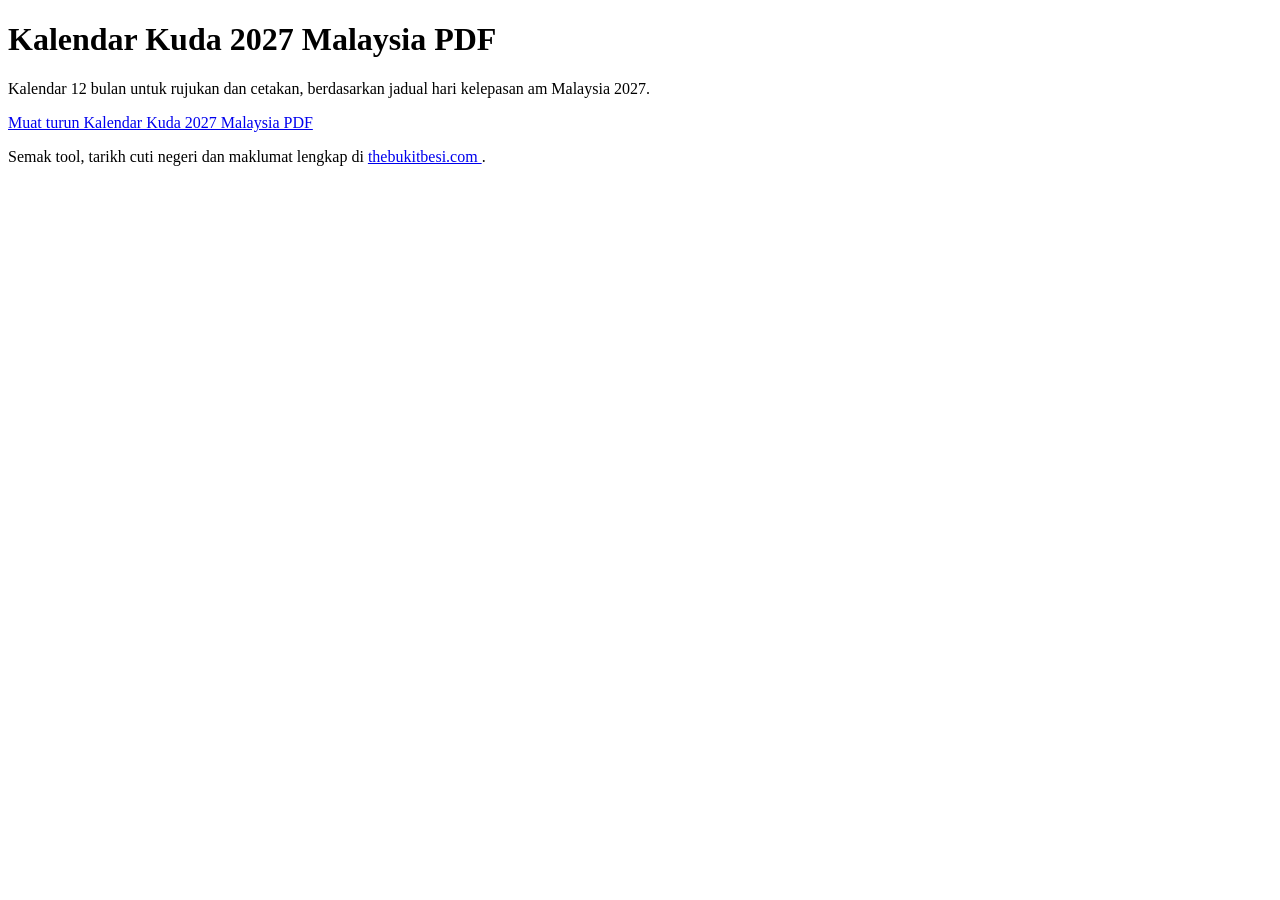
==== kalendar/index.html @ 45860e9e "Create index.html" ====
<!doctype html>
<html lang="ms">
<head>
  <meta charset="utf-8">
  <meta name="viewport" content="width=device-width,initial-scale=1">
  <title>Kalendar Kuda 2027 Malaysia PDF</title>
  <meta name="description" content="Muat turun Kalendar Kuda 2027 Malaysia PDF dengan tarikh cuti umum dan cuti negeri.">
  <link rel="canonical" href="https://assets.thebukitbesi.com/kalendar/">
</head>
<body>
  <main>
    <h1>Kalendar Kuda 2027 Malaysia PDF</h1>

    <p>
      Kalendar 12 bulan untuk rujukan dan cetakan, berdasarkan jadual hari
      kelepasan am Malaysia 2027.
    </p>

    <p>
      <a href="/kalendar/kalendar-kuda-2027-malaysia-cuti-umum.pdf">
        Muat turun Kalendar Kuda 2027 Malaysia PDF
      </a>
    </p>

    <p>
      Semak tool, tarikh cuti negeri dan maklumat lengkap di
      <a href="https://www.thebukitbesi.com/">
        thebukitbesi.com
      </a>.
    </p>
  </main>
</body>
</html>
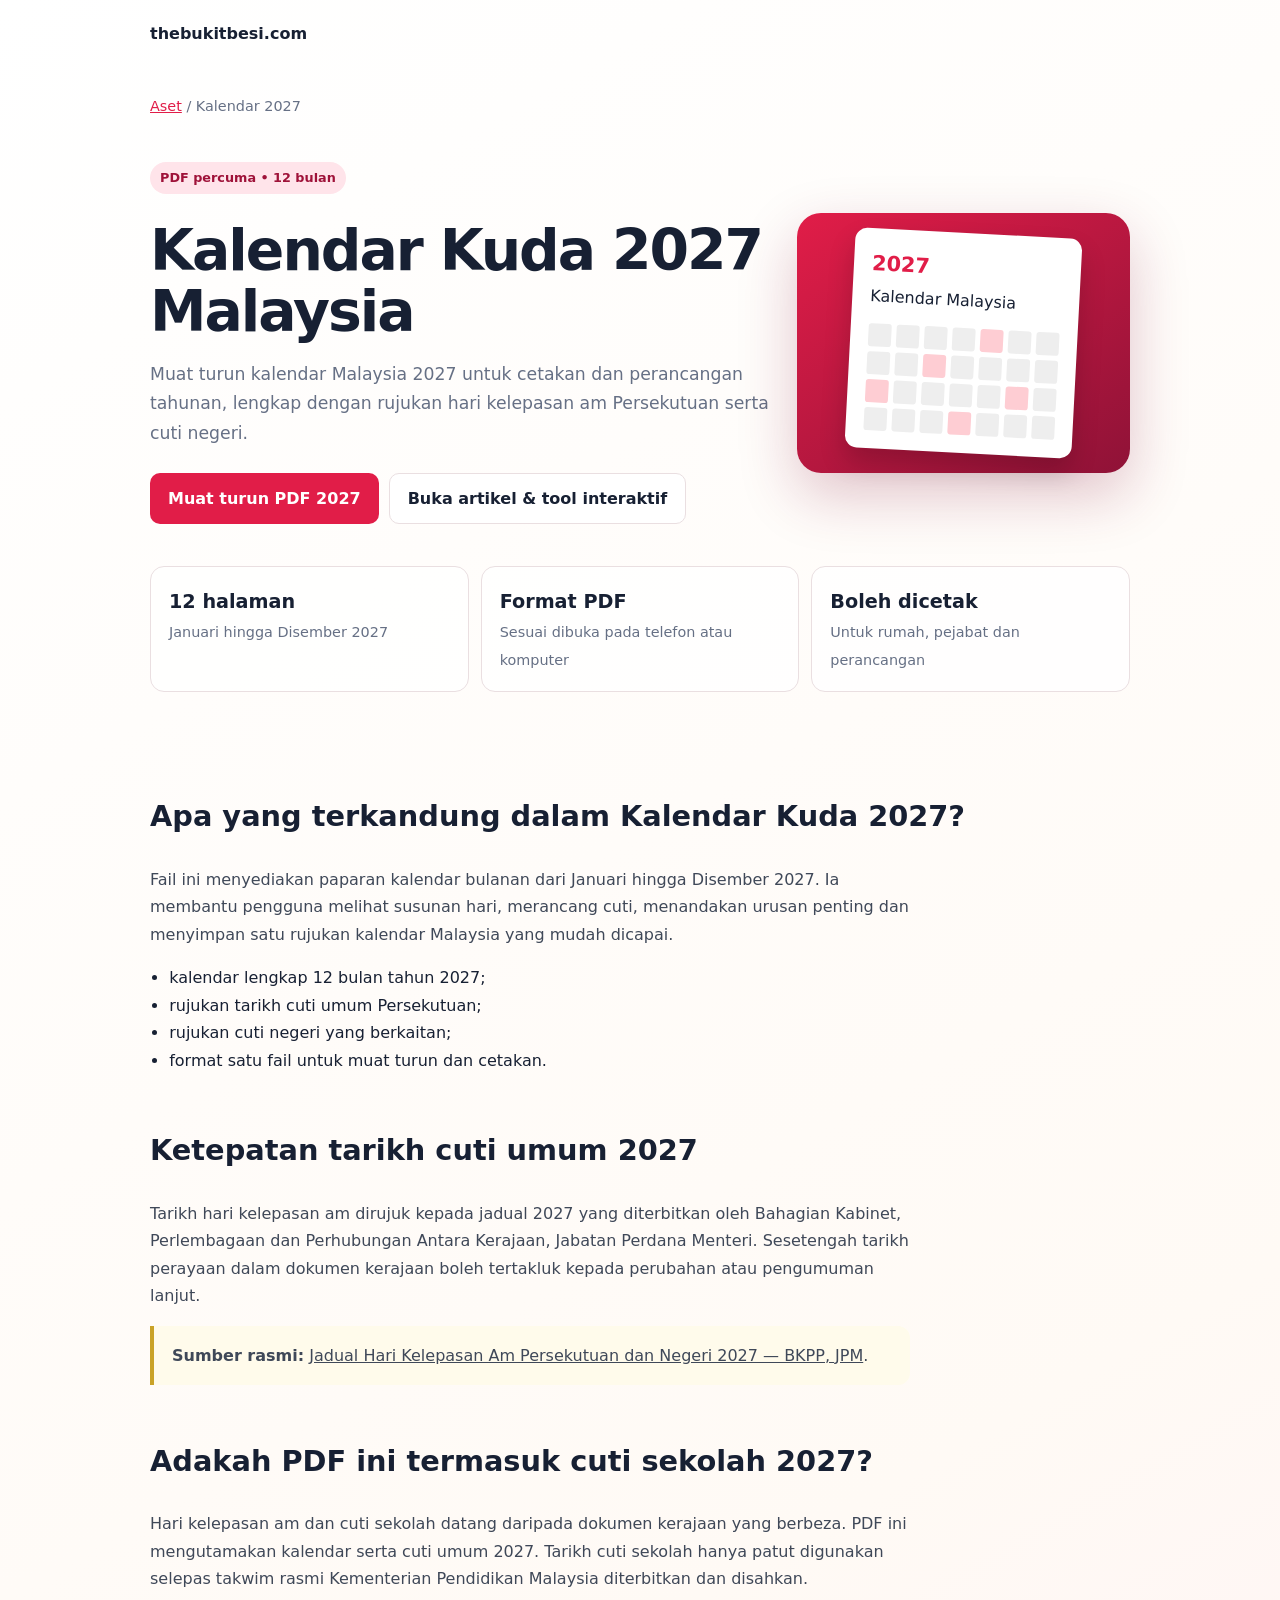
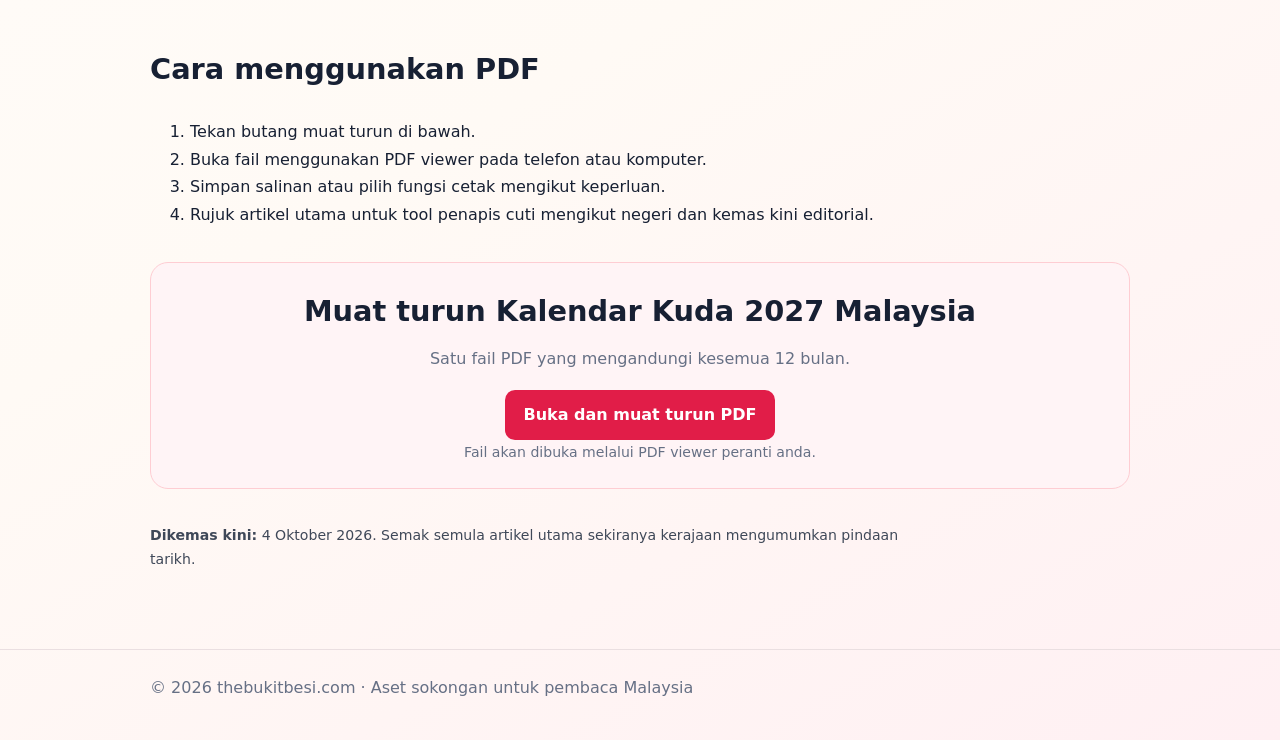
==== commit 1ecd3ba9: "Build premium Kalendar 2027 download landing page" ====
--- a/kalendar/index.html
+++ b/kalendar/index.html
@@ -3,31 +3,70 @@
 <head>
   <meta charset="utf-8">
   <meta name="viewport" content="width=device-width,initial-scale=1">
-  <title>Kalendar Kuda 2027 Malaysia PDF</title>
-  <meta name="description" content="Muat turun Kalendar Kuda 2027 Malaysia PDF dengan tarikh cuti umum dan cuti negeri.">
+  <title>Muat Turun Kalendar Kuda 2027 Malaysia PDF</title>
+  <meta name="description" content="Muat turun Kalendar Kuda 2027 Malaysia PDF 12 bulan dengan rujukan cuti umum Persekutuan dan negeri. Sesuai untuk cetakan dan perancangan cuti.">
   <link rel="canonical" href="https://assets.thebukitbesi.com/kalendar/">
+  <meta name="robots" content="index,follow,max-image-preview:large">
+  <meta name="theme-color" content="#e11d48">
+  <style>
+    :root{--red:#e11d48;--red2:#be123c;--dark:#172033;--muted:#667085;--ivory:#fffaf5;--line:#eadfe1;--white:#fff;--gold:#c9a227}
+    *{box-sizing:border-box}body{margin:0;color:var(--dark);background:linear-gradient(150deg,#fff 0%,var(--ivory) 65%,#fff0f3 100%);font:16px/1.72 system-ui,-apple-system,BlinkMacSystemFont,"Segoe UI",sans-serif}a{color:inherit}.wrap{width:min(980px,calc(100% - 32px));margin:auto}.head{padding:20px 0}.brand{font-weight:900;text-decoration:none}.crumb{margin:26px 0 16px;color:var(--muted);font-size:.9rem}.crumb a{color:var(--red)}.hero{display:grid;grid-template-columns:minmax(0,1.3fr) minmax(240px,.7fr);gap:28px;align-items:center;padding:28px 0 42px}.badge{display:inline-block;padding:5px 10px;border-radius:999px;background:#ffe4ea;color:#9f1239;font-size:.8rem;font-weight:900}.hero h1{margin:.45em 0 .3em;font-size:clamp(2rem,5vw,3.55rem);line-height:1.08;letter-spacing:-.035em}.lead{color:var(--muted);font-size:1.08rem}.actions{display:flex;flex-wrap:wrap;gap:10px;margin-top:24px}.btn{display:inline-flex;align-items:center;justify-content:center;min-height:48px;padding:11px 18px;border-radius:10px;background:var(--red);color:#fff;text-decoration:none;font-weight:850}.btn:hover{background:var(--red2)}.btn-alt{background:#fff;color:var(--dark);border:1px solid var(--line)}.btn:focus-visible,a:focus-visible{outline:3px solid rgba(225,29,72,.3);outline-offset:3px}.visual{display:grid;place-items:center;min-height:260px;border-radius:24px;background:linear-gradient(145deg,var(--red),#8f1237);box-shadow:0 22px 58px rgba(130,18,55,.24);color:#fff}.sheet{width:68%;padding:18px;border-radius:12px;background:#fff;color:var(--dark);box-shadow:0 14px 26px rgba(0,0,0,.18);transform:rotate(3deg)}.sheet strong{display:block;color:var(--red);font-size:1.3rem}.grid-dots{display:grid;grid-template-columns:repeat(7,1fr);gap:5px;margin-top:14px}.grid-dots i{aspect-ratio:1;border-radius:3px;background:#eee}.grid-dots i:nth-child(5n){background:#fecdd3}.facts{display:grid;grid-template-columns:repeat(3,1fr);gap:12px;margin:0 0 42px}.fact{padding:18px;border:1px solid var(--line);border-radius:14px;background:rgba(255,255,255,.85)}.fact strong{display:block;font-size:1.2rem}.fact span{color:var(--muted);font-size:.9rem}.content{padding:6px 0 64px}.content h2{margin-top:1.8em;font-size:clamp(1.35rem,3vw,1.8rem)}.content p,.content li{max-width:760px}.content p{color:#3f4858}.check{padding-left:1.2rem}.source{padding:16px 18px;border-left:4px solid var(--gold);border-radius:0 12px 12px 0;background:#fffbeb}.download{margin:34px 0;padding:24px;border:1px solid #fecdd3;border-radius:18px;background:#fff4f6;text-align:center}.download h2{margin:0 0 8px}.download p{margin:0 auto 18px;color:var(--muted)}.small{color:var(--muted);font-size:.88rem}.footer{padding:24px 0 38px;border-top:1px solid var(--line);color:var(--muted)}
+    @media(max-width:720px){.hero{grid-template-columns:1fr}.visual{min-height:210px}.facts{grid-template-columns:1fr}.actions{display:grid}.btn{width:100%}}
+  </style>
 </head>
 <body>
-  <main>
-    <h1>Kalendar Kuda 2027 Malaysia PDF</h1>
-
-    <p>
-      Kalendar 12 bulan untuk rujukan dan cetakan, berdasarkan jadual hari
-      kelepasan am Malaysia 2027.
-    </p>
-
-    <p>
-      <a href="/kalendar/kalendar-kuda-2027-malaysia-cuti-umum.pdf">
-        Muat turun Kalendar Kuda 2027 Malaysia PDF
-      </a>
-    </p>
-
-    <p>
-      Semak tool, tarikh cuti negeri dan maklumat lengkap di
-      <a href="https://www.thebukitbesi.com/">
-        thebukitbesi.com
-      </a>.
-    </p>
+  <header class="head"><div class="wrap"><a class="brand" href="https://www.thebukitbesi.com/">thebukitbesi.com</a></div></header>
+  <main class="wrap">
+    <nav class="crumb" aria-label="Breadcrumb"><a href="/">Aset</a> / Kalendar 2027</nav>
+    <section class="hero">
+      <div>
+        <span class="badge">PDF percuma • 12 bulan</span>
+        <h1>Kalendar Kuda 2027 Malaysia</h1>
+        <p class="lead">Muat turun kalendar Malaysia 2027 untuk cetakan dan perancangan tahunan, lengkap dengan rujukan hari kelepasan am Persekutuan serta cuti negeri.</p>
+        <div class="actions">
+          <a class="btn" href="/kalendar/kalendar-kuda-2027-malaysia-cuti-umum.pdf">Muat turun PDF 2027</a>
+          <a class="btn btn-alt" href="https://www.thebukitbesi.com/">Buka artikel &amp; tool interaktif</a>
+        </div>
+      </div>
+      <div class="visual" aria-hidden="true">
+        <div class="sheet"><strong>2027</strong><span>Kalendar Malaysia</span><div class="grid-dots"><i></i><i></i><i></i><i></i><i></i><i></i><i></i><i></i><i></i><i></i><i></i><i></i><i></i><i></i><i></i><i></i><i></i><i></i><i></i><i></i><i></i><i></i><i></i><i></i><i></i><i></i><i></i><i></i></div></div>
+      </div>
+    </section>
+    <section class="facts" aria-label="Maklumat fail">
+      <div class="fact"><strong>12 halaman</strong><span>Januari hingga Disember 2027</span></div>
+      <div class="fact"><strong>Format PDF</strong><span>Sesuai dibuka pada telefon atau komputer</span></div>
+      <div class="fact"><strong>Boleh dicetak</strong><span>Untuk rumah, pejabat dan perancangan</span></div>
+    </section>
+    <article class="content">
+      <h2>Apa yang terkandung dalam Kalendar Kuda 2027?</h2>
+      <p>Fail ini menyediakan paparan kalendar bulanan dari Januari hingga Disember 2027. Ia membantu pengguna melihat susunan hari, merancang cuti, menandakan urusan penting dan menyimpan satu rujukan kalendar Malaysia yang mudah dicapai.</p>
+      <ul class="check">
+        <li>kalendar lengkap 12 bulan tahun 2027;</li>
+        <li>rujukan tarikh cuti umum Persekutuan;</li>
+        <li>rujukan cuti negeri yang berkaitan;</li>
+        <li>format satu fail untuk muat turun dan cetakan.</li>
+      </ul>
+      <h2>Ketepatan tarikh cuti umum 2027</h2>
+      <p>Tarikh hari kelepasan am dirujuk kepada jadual 2027 yang diterbitkan oleh Bahagian Kabinet, Perlembagaan dan Perhubungan Antara Kerajaan, Jabatan Perdana Menteri. Sesetengah tarikh perayaan dalam dokumen kerajaan boleh tertakluk kepada perubahan atau pengumuman lanjut.</p>
+      <p class="source"><strong>Sumber rasmi:</strong> <a href="https://www.kabinet.gov.my/storage/2026/08/HKA_2027.pdf" rel="noopener noreferrer">Jadual Hari Kelepasan Am Persekutuan dan Negeri 2027 — BKPP, JPM</a>.</p>
+      <h2>Adakah PDF ini termasuk cuti sekolah 2027?</h2>
+      <p>Hari kelepasan am dan cuti sekolah datang daripada dokumen kerajaan yang berbeza. PDF ini mengutamakan kalendar serta cuti umum 2027. Tarikh cuti sekolah hanya patut digunakan selepas takwim rasmi Kementerian Pendidikan Malaysia diterbitkan dan disahkan.</p>
+      <h2>Cara menggunakan PDF</h2>
+      <ol>
+        <li>Tekan butang muat turun di bawah.</li>
+        <li>Buka fail menggunakan PDF viewer pada telefon atau komputer.</li>
+        <li>Simpan salinan atau pilih fungsi cetak mengikut keperluan.</li>
+        <li>Rujuk artikel utama untuk tool penapis cuti mengikut negeri dan kemas kini editorial.</li>
+      </ol>
+      <section class="download" aria-labelledby="download-title">
+        <h2 id="download-title">Muat turun Kalendar Kuda 2027 Malaysia</h2>
+        <p>Satu fail PDF yang mengandungi kesemua 12 bulan.</p>
+        <a class="btn" href="/kalendar/kalendar-kuda-2027-malaysia-cuti-umum.pdf">Buka dan muat turun PDF</a>
+        <div class="small">Fail akan dibuka melalui PDF viewer peranti anda.</div>
+      </section>
+      <p class="small"><strong>Dikemas kini:</strong> 4 Oktober 2026. Semak semula artikel utama sekiranya kerajaan mengumumkan pindaan tarikh.</p>
+    </article>
   </main>
+  <footer class="footer"><div class="wrap">© 2026 thebukitbesi.com · Aset sokongan untuk pembaca Malaysia</div></footer>
 </body>
 </html>
